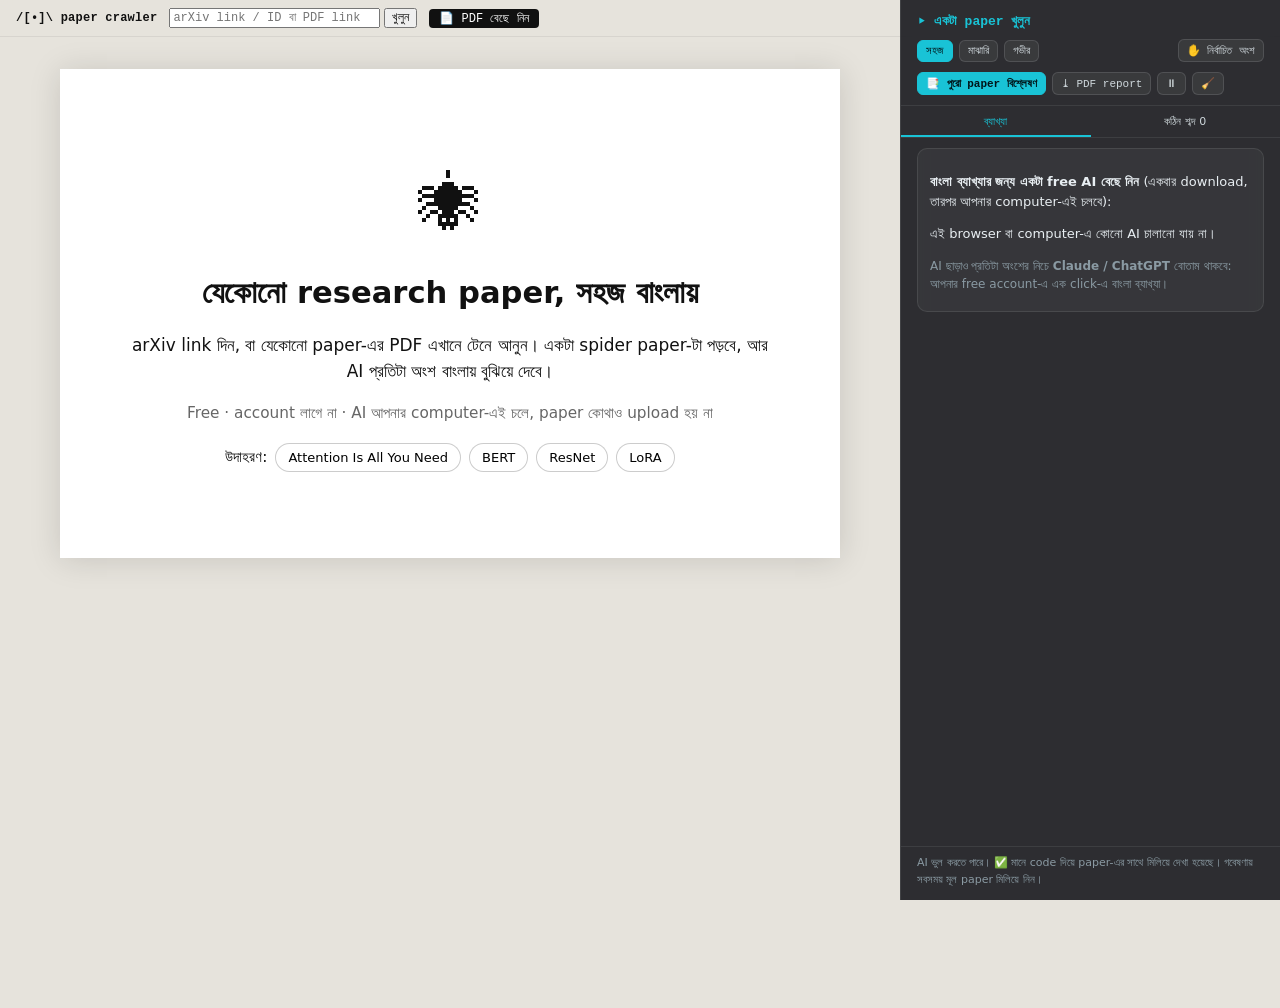
==== site/index.html @ 995cdcf4 "Paper Crawler: a spider that reads research papers and explains them in Bangla Website (site/), Chro" ====
<!doctype html>
<html lang="bn">
<head>
  <meta charset="utf-8">
  <meta name="viewport" content="width=device-width, initial-scale=1">
  <title>Paper Crawler</title>
  <meta name="description" content="যেকোনো research paper সহজ বাংলায় বুঝুন। একটা spider paper পড়ে, AI প্রতিটা অংশ বাংলায় বুঝিয়ে দেয়, আর paper-এর সাথে মিলিয়ে যাচাই করে। Free, account লাগে না।">
  <link rel="stylesheet" href="css/style.css">
  <link rel="stylesheet" href="css/site.css">
  <link rel="stylesheet" href="css/report.css">
</head>
<body>
  <div id="bar">
    <span class="brand">/[•]\ paper crawler</span>
    <form id="open-form">
      <input id="open-input" placeholder="arXiv link / ID বা PDF link" aria-label="Paper link" size="28">
      <button>খুলুন</button>
    </form>
    <label class="file-btn">📄 PDF বেছে নিন<input id="file" type="file" accept="application/pdf,.pdf" hidden></label>
    <span class="meta" id="meta"></span>
  </div>

  <main id="stage">
    <div id="paper">
      <div class="landing">
        <p class="big">🕷</p>
        <h1>যেকোনো research paper, সহজ বাংলায়</h1>
        <p>arXiv link দিন, বা যেকোনো paper-এর PDF এখানে টেনে আনুন। একটা spider paper-টা পড়বে, আর AI প্রতিটা অংশ বাংলায় বুঝিয়ে দেবে।</p>
        <p class="hint">Free · account লাগে না · AI আপনার computer-এই চলে, paper কোথাও upload হয় না</p>
        <div class="examples">
          <span>উদাহরণ:</span>
          <button data-paper="1706.03762">Attention Is All You Need</button>
          <button data-paper="1810.04805">BERT</button>
          <button data-paper="1512.03385">ResNet</button>
          <button data-paper="2106.09685">LoRA</button>
        </div>
      </div>
    </div>
  </main>

  <canvas id="crawler" aria-hidden="true"></canvas>

  <aside id="panel" aria-label="বাংলা ব্যাখ্যা">
    <header>
      <div class="now" id="now">▸ একটা paper খুলুন</div>
      <div class="row" id="levels" role="group" aria-label="ব্যাখ্যার স্তর">
        <button data-level="easy">সহজ</button><button data-level="mid">মাঝারি</button><button data-level="deep">গভীর</button>
        <span class="sep"></span>
        <button id="sel" title="Paper-এ কিছু select করে চাপুন (বা E)">✋ নির্বাচিত অংশ</button>
      </div>
      <div class="row">
        <button id="all" class="primary">📑 পুরো paper বিশ্লেষণ</button>
        <button id="export">⤓ PDF report</button>
        <button id="pause" title="Spider থামান">⏸</button>
        <button id="clear" title="দাগ মুছুন">🧹</button>
      </div>
      <div id="progress" class="now" hidden></div>
    </header>
    <div class="tabs"><button data-tab="explain" class="on">ব্যাখ্যা</button><button data-tab="terms">কঠিন শব্দ <span id="term-count">0</span></button></div>
    <div class="body" data-pane="explain"><div id="ai"></div><div id="history"></div></div>
    <div class="body" data-pane="terms" hidden><div id="glossary"><p class="muted">বিশ্লেষণ চললে এখানে কঠিন শব্দের তালিকা আসবে।</p></div></div>
    <footer>AI ভুল করতে পারে। ✅ মানে code দিয়ে paper-এর সাথে মিলিয়ে দেখা হয়েছে। গবেষণায় সবসময় মূল paper মিলিয়ে নিন।</footer>
  </aside>

  <div id="report-host" aria-hidden="true"></div>
  <script type="module" src="js/app.js"></script>
</body>
</html>
---- site/css/style.css ----
/* Paper Crawler - paper theme, AI panel, and the .m-* markup effects. */
:root {
  --bg: #e6e3dc;
  --paper: #ffffff;
  --ink: #111;
  --muted: #666;
  --teal: #19c3d6;
  --purple: #7b2cff;
  --orange: #ff7a3d;
  --magenta: #ff2bd6;
  --cyan: #25d7f0;
  --green: #11a84a;
  --red: #e0303a;
  --panel-w: 380px;
  --mono: ui-monospace, "SF Mono", Menlo, Consolas, monospace;
}
* { box-sizing: border-box; }
html, body { margin: 0; }
body {
  background: var(--bg);
  color: var(--ink);
  font-family: "Latin Modern Roman", "CMU Serif", "Computer Modern", Georgia, "Times New Roman", serif;
}

/* ---------- top bar ---------- */
#bar {
  position: sticky; top: 0; z-index: 20;
  display: flex; gap: 12px; align-items: center; flex-wrap: wrap;
  padding: 8px 16px; padding-right: calc(var(--panel-w) + 16px);
  background: rgba(230, 227, 220, .92); backdrop-filter: blur(6px);
  border-bottom: 1px solid #0001;
  font: 12px var(--mono);
}
#bar .brand { font-weight: 700; letter-spacing: .02em; }
#bar select { font: inherit; max-width: 320px; }
#bar form { display: flex; gap: 4px; }
#bar input, #bar button { font: inherit; }
#bar .meta { color: var(--muted); overflow: hidden; text-overflow: ellipsis; white-space: nowrap; flex: 1; min-width: 0; }
#bar kbd { background: #fff; border: 1px solid #0002; border-radius: 3px; padding: 0 4px; }

/* ---------- the paper ---------- */
#stage { padding: 32px 16px 50vh; padding-right: calc(var(--panel-w) + 16px); }
#paper {
  max-width: 780px; margin: 0 auto; padding: 56px 64px;
  background: var(--paper); box-shadow: 0 2px 30px #0002;
  font-size: 17px; line-height: 1.55;
}
#paper h1 { font-size: 1.8em; text-align: center; line-height: 1.2; }
#paper h2 { font-size: 1.35em; margin-top: 2em; }
#paper h3 { font-size: 1.12em; margin-top: 1.6em; }
#paper h5, #paper h6 { font-size: 1em; }
#paper .ltx_abstract { margin: 2em 2.5em; font-size: .95em; }
#paper .ltx_abstract h6 { text-align: center; font-size: 1.05em; }
#paper .ltx_authors { text-align: center; font-size: .9em; margin-bottom: 1em; }
#paper .ltx_creator { display: inline-block; margin: 0 .6em; }
#paper .ltx_note_outer { display: none; } /* LaTeXML footnote bodies */
#paper .ltx_note_mark { font-size: .7em; }
#paper img { max-width: 100%; height: auto; }
#paper figure { margin: 1.5em 0; text-align: center; }
#paper figcaption { font-size: .9em; text-align: left; }
#paper table { border-collapse: collapse; margin: 0 auto; font-size: .9em; }
#paper td, #paper th { padding: 2px 6px; }
#paper .ltx_border_t { border-top: 1px solid #000; }
#paper .ltx_border_b { border-bottom: 1px solid #000; }
#paper .ltx_border_tt { border-top: 2px solid #000; }
#paper .ltx_border_bb { border-bottom: 2px solid #000; }
#paper .ltx_border_r { border-right: 1px solid #000; }
#paper .ltx_border_l { border-left: 1px solid #000; }
#paper table.ltx_equation, #paper table.ltx_eqn_table { width: 100%; }
#paper .ltx_eqn_cell { text-align: center; }
#paper .ltx_tag_equation { text-align: right; }
#paper .ltx_bibitem { font-size: .85em; margin-bottom: .4em; list-style: none; }
#paper .ltx_figure_panel { display: inline-block; }
#paper a { color: #1a4fb0; text-decoration: none; }
#paper math { font-size: 1.05em; }
.ltx_align_center { text-align: center; }
.ltx_font_bold { font-weight: bold; }
.ltx_font_italic { font-style: italic; }
.ltx_font_typewriter { font-family: var(--mono); font-size: .9em; }
.ltx_font_smallcaps { font-variant: small-caps; }
#paper .loading { font: 14px var(--mono); color: var(--muted); text-align: center; }

/* ---------- spider canvas: never steals clicks ---------- */
#crawler { position: fixed; inset: 0; width: 100vw; height: 100vh; pointer-events: none; z-index: 10; }

/* ---------- title overlay (T) ---------- */
#title-overlay {
  position: fixed; left: 0; right: var(--panel-w); top: 9vh; z-index: 15;
  text-align: center; pointer-events: none; padding: 0 16px;
  font: 900 clamp(28px, 5.4vw, 72px)/1.08 "Arial Black", Impact, system-ui, sans-serif;
  color: #fff; -webkit-text-stroke: .09em #000; paint-order: stroke fill;
  text-shadow: 0 .06em 0 #000;
}
#title-overlay[hidden] { display: none; }

/* ---------- AI panel ---------- */
#panel {
  position: fixed; top: 0; right: 0; bottom: 0; width: var(--panel-w); z-index: 30;
  display: flex; flex-direction: column;
  background: rgba(14, 16, 22, .86); backdrop-filter: blur(14px) saturate(1.3);
  color: #e8eef2; border-left: 1px solid #ffffff1a;
  font: 13px/1.5 system-ui, -apple-system, "Segoe UI", sans-serif;
}
#panel header { padding: 14px 16px 10px; border-bottom: 1px solid #ffffff14; }
#panel .now { font: 600 13px var(--mono); color: var(--teal); white-space: nowrap; overflow: hidden; text-overflow: ellipsis; }
#panel .row { display: flex; gap: 6px; margin-top: 10px; flex-wrap: wrap; }
#panel button {
  font: 11px var(--mono); color: #cfd8dc; background: #ffffff0f; border: 1px solid #ffffff1f;
  border-radius: 6px; padding: 4px 8px; cursor: pointer;
}
#panel button:hover { background: #ffffff1f; }
#panel button.on { background: var(--teal); color: #001418; border-color: var(--teal); }
#panel .tabs { display: flex; border-bottom: 1px solid #ffffff14; }
#panel .tabs button { flex: 1; border: 0; border-radius: 0; background: none; padding: 9px; }
#panel .tabs button.on { color: var(--teal); background: none; box-shadow: inset 0 -2px var(--teal); }
#panel .body { flex: 1; overflow-y: auto; padding: 12px 16px 24px; }
#panel .notice { background: #ff7a3d22; border: 1px solid #ff7a3d66; color: #ffd2bd; padding: 10px; border-radius: 8px; margin-bottom: 12px; }
#panel .notice code { font-family: var(--mono); color: #fff; }
.card { background: #ffffff0a; border: 1px solid #ffffff14; border-radius: 10px; padding: 10px 12px; margin-bottom: 10px; }
.card.live { border-color: #19c3d688; box-shadow: 0 0 0 1px #19c3d633, 0 0 24px #19c3d622; }
.card h4 { margin: 0 0 6px; font: 600 11px var(--mono); color: #9fb3bd; text-transform: uppercase; letter-spacing: .04em; }
.card h4 .tag { color: var(--orange); margin-left: 4px; }
.card p { margin: 0; white-space: pre-wrap; }
.card .key { margin-top: 8px; font: 600 12px var(--mono); color: #1a0d00; background: var(--orange); padding: 2px 6px; display: inline-block; border-radius: 3px; cursor: pointer; }
.card .err { color: #ff8b8b; }
.caret::after { content: "▌"; color: var(--teal); animation: blink 1s steps(1) infinite; }
@keyframes blink { 50% { opacity: 0; } }
.note { font-size: 12px; padding: 6px 0; border-bottom: 1px solid #ffffff10; }
.note b { font-family: var(--mono); }
.note .t-metric { color: var(--orange); } .note .t-model { color: #c49bff; } .note .t-dataset { color: var(--cyan); }
.note small { display: block; color: #8a9aa3; }

/* Narrow screens: panel becomes a bottom drawer. */
@media (max-width: 900px) {
  :root { --panel-w: 0px; }
  #panel { top: auto; left: 0; width: auto; height: 42vh; border-left: 0; border-top: 1px solid #ffffff1a; }
  #stage { padding-bottom: 60vh; }
  #paper { padding: 28px 18px; font-size: 16px; }
  #title-overlay { right: 0; }
}

/* =====================================================================
   Markup effects. JS adds these to .w spans (or headings) on foot plants.
   Outlines/box-shadows/transforms don't reflow; font-size changes do,
   and the crawler re-steps feet whose word moved.
   ===================================================================== */
.w { border-radius: 2px; }
[class^="m-"], [class*=" m-"] { animation: mpop .28s cubic-bezier(.2, 1.6, .4, 1); }
@keyframes mpop { from { filter: brightness(1.8); } }

.m-box-teal    { outline: 1.5px solid var(--teal); outline-offset: 1px; }
.m-box-purple  { outline: 1.5px solid var(--purple); outline-offset: 1px; }
.m-box-orange  { outline: 1.5px solid var(--orange); outline-offset: 1px; }
.m-box-red     { outline: 2px solid var(--red); outline-offset: 2px; }
.m-box-green   { outline: 1.5px solid var(--green); outline-offset: 1px; }

.m-hl-orange   { background: var(--orange); color: #1a0d00; font-weight: 700; box-shadow: 0 0 0 .12em var(--orange); }
.m-big         { display: inline-block; font-size: 1.7em; line-height: 1.1; margin: .1em .15em; font-family: "Arial Black", system-ui, sans-serif; }
.m-hl-purple   {
  background: var(--purple); color: #fff !important; font-family: var(--mono) !important;
  box-shadow: 0 0 0 .2em var(--purple); border-radius: 1px;
}
h2.m-hl-purple, h3.m-hl-purple, h6.m-hl-purple { display: inline-block; padding: 0 .3em; }
.m-hl-purple .w, .m-hl-purple * { color: #fff !important; font-family: var(--mono) !important; }
.m-hl-magenta  { background: var(--magenta); color: #fff; box-shadow: 0 0 0 .1em var(--magenta); }
.m-wide        { padding-right: 1.4em; }
.m-hl-cyan     { background: var(--cyan); box-shadow: .25em 0 0 var(--cyan), -.25em 0 0 var(--cyan); border-radius: 0; }
.m-hl-green    { background: linear-gradient(transparent 38%, #b4f59c 38%, #b4f59c 92%, transparent 92%); }
.m-blowup      { font-size: 2.4em; line-height: 1; font-weight: 800; color: #ff5a1f; font-family: "Arial Black", system-ui, sans-serif; }
.m-blowup.m-red { color: var(--red); }
.m-rotate-green {
  display: inline-block; transform: rotate(-70deg); transform-origin: 0 80%;
  color: var(--green); font-weight: 700; font-family: system-ui, sans-serif; white-space: nowrap;
}
.m-color-text  { color: var(--mc, var(--purple)); font-weight: 600; }
/* The AI's KEY phrase: the biggest markup there is. */
.m-key         {
  font-size: 2.2em; line-height: 1.1; font-weight: 900; color: #ff5a1f; font-family: "Arial Black", system-ui, sans-serif;
  outline: 3px solid var(--red); outline-offset: 3px; background: #fff3ea;
}
---- site/css/site.css ----
/* Website additions on top of style.css (paper theme + markup effects). */
:root {
  --bn: "Noto Sans Bengali", "Hind Siliguri", "Kohinoor Bangla", "Bangla Sangam MN", system-ui, sans-serif;
  --ok: #4ade80; --warn: #fbbf24;
}
#bar form { display: flex; gap: 4px; }
#bar input, #bar button { font: inherit; }
#bar input { min-width: 0; }
.file-btn { cursor: pointer; background: #111; color: #fff; padding: 2px 10px; border-radius: 4px; }

/* landing */
.landing { text-align: center; padding: 30px 0; font-family: var(--bn); }
.landing .big { font-size: 64px; margin: 0; }
.landing h1 { font: 700 1.6em/1.3 var(--bn); }
.landing .hint { color: #666; font-size: .9em; }
.landing .examples { display: flex; gap: 8px; flex-wrap: wrap; justify-content: center; align-items: center; margin-top: 18px; font-size: .9em; }
.landing .examples button { font: 13px system-ui, sans-serif; padding: 6px 12px; border-radius: 16px; border: 1px solid #0003; background: #fff; cursor: pointer; }
.landing .examples button:hover { border-color: #19c3d6; }

/* panel */
#panel { font-family: var(--bn); }
#panel .row { align-items: center; }
#panel .sep { flex: 1; }
#panel button.primary { background: #19c3d6; color: #001418; border-color: #19c3d6; font-weight: 700; }
#panel button:disabled { opacity: .5; cursor: default; }
#panel .tabs button { font-family: var(--bn); }
#panel .body { padding-top: 10px; }
#panel footer { padding: 8px 16px 12px; font-size: 11px; color: #8a9aa3; border-top: 1px solid #ffffff14; }
.muted { color: #8a9aa3; font-size: 12px; margin: 4px 0 8px; }
.box { background: #ffffff0b; border: 1px solid #ffffff17; border-radius: 10px; padding: 10px 12px; margin-bottom: 10px; }
.box.warn { border-color: #fbbf2455; background: #fbbf2412; color: #fde68a; }
.box button { margin: 4px 0 2px; }
.progress { height: 6px; background: #ffffff15; border-radius: 3px; overflow: hidden; margin-top: 8px; }
.progress i { display: block; height: 100%; width: 0; background: #19c3d6; transition: width .3s; }
.card .bn { font-size: 15px; line-height: 1.75; margin: 0; white-space: pre-wrap; }
.card .en { margin-top: 8px; color: #b8c6cc; font: 13px/1.55 system-ui, sans-serif; }
.card .en summary { cursor: pointer; color: #8a9aa3; font-size: 12px; }
.card .en p { margin: 4px 0 0; }
.thinking::after { content: " ▌"; color: #19c3d6; animation: blink 1s steps(1) infinite; }
.checks { margin-top: 10px; display: grid; gap: 6px; font-size: 12.5px; }
.check { padding: 6px 8px; border-radius: 6px; background: #ffffff08; margin: 6px 0 0; }
.check.ok { border-left: 3px solid var(--ok); }
.check.warn { border-left: 3px solid var(--warn); }
.check q { display: block; margin-top: 4px; color: #cfd8dc; font: 12px/1.5 Georgia, serif; }
.check button { margin-top: 6px; }
.ask { margin-top: 10px; gap: 6px; }
.ask .btn { font: 11px system-ui, sans-serif; color: #e8eef2; background: #ffffff10; border: 1px solid #ffffff22; border-radius: 6px; padding: 4px 8px; text-decoration: none; }
.ask .btn:hover { background: #ffffff22; }
.term { padding: 8px 0; border-bottom: 1px solid #ffffff10; }
.term small { color: #8a9aa3; font-family: system-ui, sans-serif; }
.term p { margin: 4px 0 0; font-size: 13.5px; }
#panel button:focus-visible, #bar button:focus-visible, #bar input:focus-visible, .file-btn:focus-within { outline: 2px solid #19c3d6; outline-offset: 1px; }

/* the report is drawn here, off screen, while the PDF is made */
#report-host { position: absolute; left: -10000px; top: 0; width: 794px; background: #fff; }
@media (prefers-reduced-motion: reduce) { .thinking::after { animation: none; } }
---- site/css/report.css ----
/* The PDF report: A4, print-first, Bangla-friendly. Scoped to .report so the
   website can include it without restyling its own page. */
@page { size: A4; margin: 18mm 16mm; }
.report { --ink: #16181d; --muted: #5b6670; --teal: #0f8fa0; --ok: #15803d; --warn: #b45309; --line: #dde3e7;
  color: var(--ink); background: #fff; font: 11.5pt/1.7 "Noto Sans Bengali", "Hind Siliguri", "Kohinoor Bangla", "Bangla Sangam MN", system-ui, sans-serif;
  max-width: 760px; margin: 0 auto; padding: 24px 16px; box-sizing: border-box; }
.report * { box-sizing: border-box; }
.report .brand { font: 600 9pt ui-monospace, Menlo, monospace; color: var(--teal); letter-spacing: .02em; }
.report h1 { font: 700 19pt/1.3 Georgia, "Times New Roman", serif; margin: 6px 0 4px; text-wrap: balance; text-align: left; }
.report .authors { color: var(--muted); margin: 0 0 10px; font-size: 10pt; }
.report .meta { border-collapse: collapse; font-size: 10pt; margin: 0 0 10px; }
.report .meta th { text-align: left; color: var(--muted); font-weight: 600; padding: 2px 12px 2px 0; vertical-align: top; white-space: nowrap; }
.report .meta td { padding: 2px 0; word-break: break-all; }
.report a { color: var(--teal); }
.report .disclaimer { font-size: 9.5pt; color: var(--muted); border-left: 3px solid var(--warn); padding: 6px 10px; background: #fff8ef; }
.report section { break-inside: avoid-page; page-break-inside: avoid; border-top: 1px solid var(--line); padding-top: 8px; margin-top: 14px; }
.report h2 { font: 700 13pt/1.35 Georgia, serif; margin: 0 0 6px; color: #0b3d46; }
.report .bn { margin: 0 0 6px; font-size: 12pt; }
.report .en { margin: 0 0 6px; color: var(--muted); font: 10pt/1.55 Georgia, serif; }
.report .note { font-size: 9.5pt; color: var(--warn); margin: 0 0 4px; }
.report .ok, .report .warn { font-size: 9.5pt; padding: 4px 8px; margin-top: 4px; border-radius: 3px; }
.report .ok { border-left: 3px solid var(--ok); background: #f0fdf4; }
.report .warn { border-left: 3px solid var(--warn); background: #fffbeb; }
.report .ok q { font-family: Georgia, serif; }
.report .glossary table { width: 100%; border-collapse: collapse; font-size: 10pt; }
.report .glossary th, .report .glossary td { border: 1px solid var(--line); padding: 5px 7px; vertical-align: top; text-align: left; }
.report .glossary th { background: #f1f5f7; }
.report .glossary small { color: var(--muted); }
.report .glossary tr { break-inside: avoid; page-break-inside: avoid; }
.report footer { margin-top: 20px; font-size: 9pt; color: var(--muted); border-top: 1px solid var(--line); padding-top: 6px; }

/* the extension's own report page */
.screen-only { padding: 12px 16px; background: #f1f5f7; font: 14px system-ui, sans-serif; }
.screen-only button { font: inherit; padding: 6px 14px; background: #0f8fa0; color: #fff; border: 0; border-radius: 6px; cursor: pointer; }
@media print { .screen-only { display: none; } .report { padding: 0; max-width: none; } }
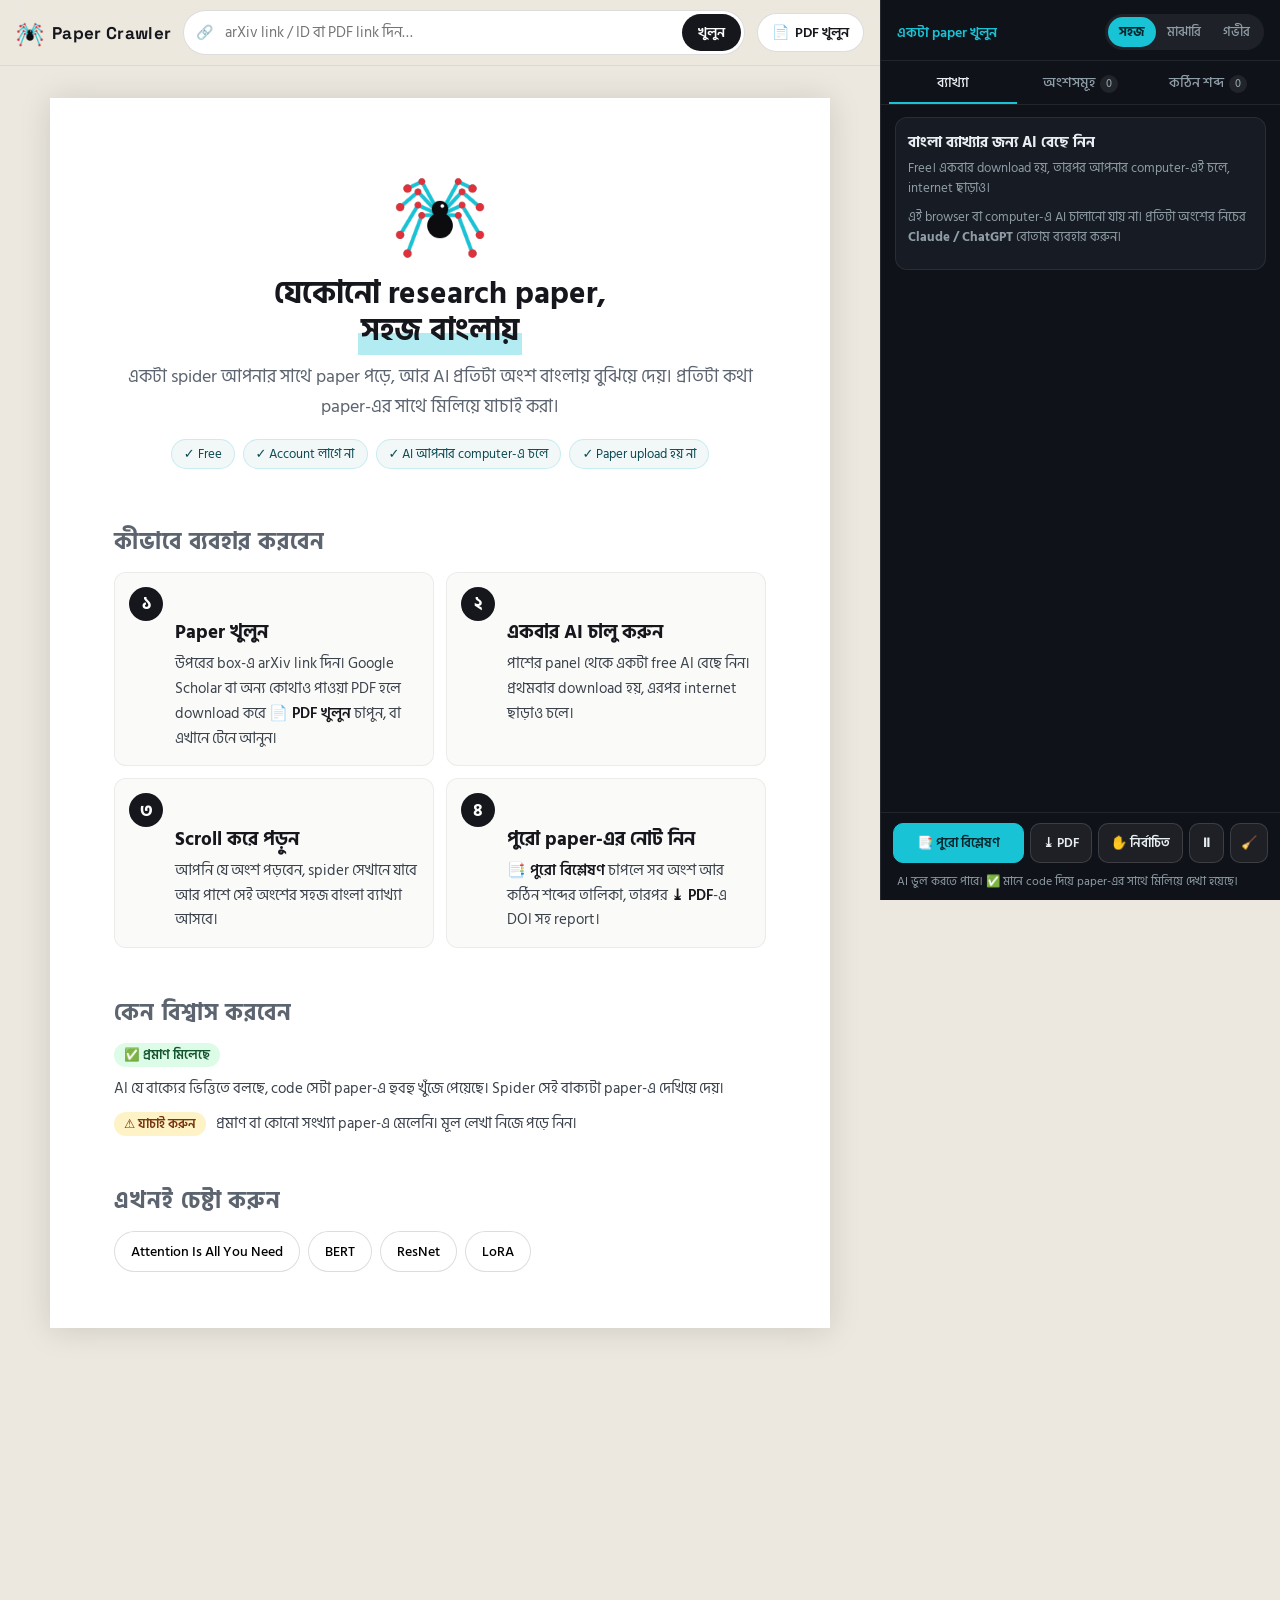
==== commit cd6c8879: "Website: new design (how-to steps, section map, AI choice cards, drop zone, phone bottom sheet)" ====
--- a/site/index.html
+++ b/site/index.html
@@ -5,63 +5,97 @@
   <meta name="viewport" content="width=device-width, initial-scale=1">
   <title>Paper Crawler</title>
   <meta name="description" content="যেকোনো research paper সহজ বাংলায় বুঝুন। একটা spider paper পড়ে, AI প্রতিটা অংশ বাংলায় বুঝিয়ে দেয়, আর paper-এর সাথে মিলিয়ে যাচাই করে। Free, account লাগে না।">
+  <meta property="og:title" content="Paper Crawler: research paper, সহজ বাংলায়">
+  <meta property="og:description" content="arXiv link দিন বা যেকোনো PDF খুলুন। Free, account লাগে না, AI আপনার computer-এই চলে।">
+  <meta property="og:image" content="icon.png">
+  <link rel="icon" href="icon.png">
+  <link rel="preconnect" href="https://fonts.googleapis.com">
+  <link rel="preconnect" href="https://fonts.gstatic.com" crossorigin>
+  <link rel="stylesheet" href="https://fonts.googleapis.com/css2?family=Hind+Siliguri:wght@400;500;600;700&family=Space+Grotesk:wght@500;700&display=swap">
   <link rel="stylesheet" href="css/style.css">
   <link rel="stylesheet" href="css/site.css">
   <link rel="stylesheet" href="css/report.css">
 </head>
 <body>
-  <div id="bar">
-    <span class="brand">/[•]\ paper crawler</span>
-    <form id="open-form">
-      <input id="open-input" placeholder="arXiv link / ID বা PDF link" aria-label="Paper link" size="28">
-      <button>খুলুন</button>
+  <header id="bar">
+    <a class="brand" href="./" aria-label="Paper Crawler home"><img src="icon.png" alt="" width="28" height="28"><span>Paper Crawler</span></a>
+    <form id="open-form" role="search">
+      <span class="search-icon" aria-hidden="true">🔗</span>
+      <input id="open-input" placeholder="arXiv link / ID বা PDF link দিন…" aria-label="Paper link" autocomplete="off">
+      <button class="go">খুলুন</button>
     </form>
-    <label class="file-btn">📄 PDF বেছে নিন<input id="file" type="file" accept="application/pdf,.pdf" hidden></label>
-    <span class="meta" id="meta"></span>
-  </div>
+    <label class="file-btn" title="Computer-এ থাকা যেকোনো paper-এর PDF">📄 <span>PDF খুলুন</span><input id="file" type="file" accept="application/pdf,.pdf" hidden></label>
+    <div class="meta" id="meta" role="status" aria-live="polite"></div>
+  </header>
 
   <main id="stage">
     <div id="paper">
-      <div class="landing">
-        <p class="big">🕷</p>
-        <h1>যেকোনো research paper, সহজ বাংলায়</h1>
-        <p>arXiv link দিন, বা যেকোনো paper-এর PDF এখানে টেনে আনুন। একটা spider paper-টা পড়বে, আর AI প্রতিটা অংশ বাংলায় বুঝিয়ে দেবে।</p>
-        <p class="hint">Free · account লাগে না · AI আপনার computer-এই চলে, paper কোথাও upload হয় না</p>
+      <section class="landing">
+        <div class="hero">
+          <img class="hero-spider" src="icon.png" alt="" width="96" height="96">
+          <h1>যেকোনো research paper,<br><mark>সহজ বাংলায়</mark></h1>
+          <p class="lead">একটা spider আপনার সাথে paper পড়ে, আর AI প্রতিটা অংশ বাংলায় বুঝিয়ে দেয়। প্রতিটা কথা paper-এর সাথে মিলিয়ে যাচাই করা।</p>
+          <div class="badges"><span>✓ Free</span><span>✓ Account লাগে না</span><span>✓ AI আপনার computer-এ চলে</span><span>✓ Paper upload হয় না</span></div>
+        </div>
+
+        <h2 class="landing-h">কীভাবে ব্যবহার করবেন</h2>
+        <ol class="steps">
+          <li><b>১</b><div><h3>Paper খুলুন</h3><p>উপরের box-এ arXiv link দিন। Google Scholar বা অন্য কোথাও পাওয়া PDF হলে download করে <em>📄 PDF খুলুন</em> চাপুন, বা এখানে টেনে আনুন।</p></div></li>
+          <li><b>২</b><div><h3>একবার AI চালু করুন</h3><p>পাশের panel থেকে একটা free AI বেছে নিন। প্রথমবার download হয়, এরপর internet ছাড়াও চলে।</p></div></li>
+          <li><b>৩</b><div><h3>Scroll করে পড়ুন</h3><p>আপনি যে অংশ পড়বেন, spider সেখানে যাবে আর পাশে সেই অংশের সহজ বাংলা ব্যাখ্যা আসবে।</p></div></li>
+          <li><b>৪</b><div><h3>পুরো paper-এর নোট নিন</h3><p><em>📑 পুরো বিশ্লেষণ</em> চাপলে সব অংশ আর কঠিন শব্দের তালিকা, তারপর <em>⤓ PDF</em>-এ DOI সহ report।</p></div></li>
+        </ol>
+
+        <h2 class="landing-h">কেন বিশ্বাস করবেন</h2>
+        <div class="trust">
+          <p><span class="chip ok">✅ প্রমাণ মিলেছে</span> AI যে বাক্যের ভিত্তিতে বলছে, code সেটা paper-এ হুবহু খুঁজে পেয়েছে। Spider সেই বাক্যটা paper-এ দেখিয়ে দেয়।</p>
+          <p><span class="chip warn">⚠️ যাচাই করুন</span> প্রমাণ বা কোনো সংখ্যা paper-এ মেলেনি। মূল লেখা নিজে পড়ে নিন।</p>
+        </div>
+
+        <h2 class="landing-h">এখনই চেষ্টা করুন</h2>
         <div class="examples">
-          <span>উদাহরণ:</span>
           <button data-paper="1706.03762">Attention Is All You Need</button>
           <button data-paper="1810.04805">BERT</button>
           <button data-paper="1512.03385">ResNet</button>
           <button data-paper="2106.09685">LoRA</button>
         </div>
-      </div>
+      </section>
     </div>
   </main>
 
   <canvas id="crawler" aria-hidden="true"></canvas>
 
   <aside id="panel" aria-label="বাংলা ব্যাখ্যা">
+    <button id="handle" class="handle" aria-label="Panel বড়/ছোট করুন"><i></i></button>
     <header>
-      <div class="now" id="now">▸ একটা paper খুলুন</div>
-      <div class="row" id="levels" role="group" aria-label="ব্যাখ্যার স্তর">
-        <button data-level="easy">সহজ</button><button data-level="mid">মাঝারি</button><button data-level="deep">গভীর</button>
-        <span class="sep"></span>
-        <button id="sel" title="Paper-এ কিছু select করে চাপুন (বা E)">✋ নির্বাচিত অংশ</button>
+      <div class="now-row">
+        <div class="now" id="now">একটা paper খুলুন</div>
+        <div class="seg" id="levels" role="group" aria-label="ব্যাখ্যার স্তর">
+          <button data-level="easy" title="একদম নতুনদের জন্য">সহজ</button><button data-level="mid" title="ML-এর basic জানলে">মাঝারি</button><button data-level="deep" title="Researcher-দের জন্য">গভীর</button>
+        </div>
       </div>
-      <div class="row">
-        <button id="all" class="primary">📑 পুরো paper বিশ্লেষণ</button>
-        <button id="export">⤓ PDF report</button>
-        <button id="pause" title="Spider থামান">⏸</button>
-        <button id="clear" title="দাগ মুছুন">🧹</button>
-      </div>
-      <div id="progress" class="now" hidden></div>
+      <div id="progress" class="progress-line" hidden></div>
     </header>
-    <div class="tabs"><button data-tab="explain" class="on">ব্যাখ্যা</button><button data-tab="terms">কঠিন শব্দ <span id="term-count">0</span></button></div>
-    <div class="body" data-pane="explain"><div id="ai"></div><div id="history"></div></div>
-    <div class="body" data-pane="terms" hidden><div id="glossary"><p class="muted">বিশ্লেষণ চললে এখানে কঠিন শব্দের তালিকা আসবে।</p></div></div>
-    <footer>AI ভুল করতে পারে। ✅ মানে code দিয়ে paper-এর সাথে মিলিয়ে দেখা হয়েছে। গবেষণায় সবসময় মূল paper মিলিয়ে নিন।</footer>
+    <nav class="tabs" role="tablist">
+      <button data-tab="explain" class="on" role="tab">ব্যাখ্যা</button>
+      <button data-tab="map" role="tab">অংশসমূহ <span class="count" id="map-count">0</span></button>
+      <button data-tab="terms" role="tab">কঠিন শব্দ <span class="count" id="term-count">0</span></button>
+    </nav>
+    <div class="body" data-pane="explain"><div id="ai"></div><div id="hint"></div><div id="history"></div></div>
+    <div class="body" data-pane="map" hidden><ol id="map"><li class="muted">Paper খুললে এখানে সব অংশের তালিকা আসবে। যেকোনোটায় চাপ দিলে spider সেখানে যাবে।</li></ol></div>
+    <div class="body" data-pane="terms" hidden><div id="glossary"><p class="muted">ব্যাখ্যা আসার সাথে সাথে এখানে কঠিন শব্দ আর তাদের বাংলা মানে জমা হবে।</p></div></div>
+    <div class="actions">
+      <button id="all" class="primary" title="প্রতিটা অংশের ব্যাখ্যা + কঠিন শব্দের তালিকা">📑 পুরো বিশ্লেষণ</button>
+      <button id="export" title="সব ব্যাখ্যা DOI সহ PDF হিসেবে নামান">⤓ PDF</button>
+      <button id="sel" title="Paper-এ কিছু select করে চাপুন (বা E)">✋ নির্বাচিত</button>
+      <button id="pause" class="icon" title="Spider থামান / চালান" aria-label="Spider থামান">⏸</button>
+      <button id="clear" class="icon" title="দাগ মুছুন" aria-label="দাগ মুছুন">🧹</button>
+    </div>
+    <footer>AI ভুল করতে পারে। ✅ মানে code দিয়ে paper-এর সাথে মিলিয়ে দেখা হয়েছে।</footer>
   </aside>
 
+  <div id="drop-overlay" hidden><div><p class="big">📄</p><p>PDF এখানে ছেড়ে দিন</p><p class="small">যেকোনো research paper। আপনার computer-এই পড়া হবে।</p></div></div>
+  <div id="toasts" aria-live="polite"></div>
   <div id="report-host" aria-hidden="true"></div>
   <script type="module" src="js/app.js"></script>
 </body>
--- a/site/css/site.css
+++ b/site/css/site.css
@@ -1,56 +1,201 @@
-/* Website additions on top of style.css (paper theme + markup effects). */
+/* Website look, on top of style.css (paper theme + .m-* markup effects).
+   Layout: a white "paper" on a warm desk (left), a dark reading-companion panel (right).
+   On phones the panel becomes a bottom sheet you can pull up. */
 :root {
-  --bn: "Noto Sans Bengali", "Hind Siliguri", "Kohinoor Bangla", "Bangla Sangam MN", system-ui, sans-serif;
-  --ok: #4ade80; --warn: #fbbf24;
-}
-#bar form { display: flex; gap: 4px; }
-#bar input, #bar button { font: inherit; }
-#bar input { min-width: 0; }
-.file-btn { cursor: pointer; background: #111; color: #fff; padding: 2px 10px; border-radius: 4px; }
-
-/* landing */
-.landing { text-align: center; padding: 30px 0; font-family: var(--bn); }
-.landing .big { font-size: 64px; margin: 0; }
-.landing h1 { font: 700 1.6em/1.3 var(--bn); }
-.landing .hint { color: #666; font-size: .9em; }
-.landing .examples { display: flex; gap: 8px; flex-wrap: wrap; justify-content: center; align-items: center; margin-top: 18px; font-size: .9em; }
-.landing .examples button { font: 13px system-ui, sans-serif; padding: 6px 12px; border-radius: 16px; border: 1px solid #0003; background: #fff; cursor: pointer; }
-.landing .examples button:hover { border-color: #19c3d6; }
-
-/* panel */
-#panel { font-family: var(--bn); }
-#panel .row { align-items: center; }
-#panel .sep { flex: 1; }
-#panel button.primary { background: #19c3d6; color: #001418; border-color: #19c3d6; font-weight: 700; }
-#panel button:disabled { opacity: .5; cursor: default; }
-#panel .tabs button { font-family: var(--bn); }
-#panel .body { padding-top: 10px; }
-#panel footer { padding: 8px 16px 12px; font-size: 11px; color: #8a9aa3; border-top: 1px solid #ffffff14; }
-.muted { color: #8a9aa3; font-size: 12px; margin: 4px 0 8px; }
-.box { background: #ffffff0b; border: 1px solid #ffffff17; border-radius: 10px; padding: 10px 12px; margin-bottom: 10px; }
-.box.warn { border-color: #fbbf2455; background: #fbbf2412; color: #fde68a; }
-.box button { margin: 4px 0 2px; }
+  --desk: #ece8df;
+  --paper: #ffffff;
+  --ink: #15171c;
+  --muted-ink: #5c6470;
+  --teal: #19c3d6;
+  --teal-ink: #00262b;
+  --orange: #ff7a3d;
+  --panel: #0f1218;
+  --panel-2: #171b23;
+  --panel-line: #ffffff14;
+  --panel-ink: #e9eef2;
+  --panel-muted: #8f9da6;
+  --ok: #4ade80;
+  --warn: #fbbf24;
+  --bn: "Hind Siliguri", "Noto Sans Bengali", "Kohinoor Bangla", "Bangla Sangam MN", system-ui, sans-serif;
+  --display: "Space Grotesk", "Hind Siliguri", system-ui, sans-serif;
+  --panel-w: 400px;
+}
+body { background: var(--desk); }
+[hidden] { display: none !important; }
+
+/* ------------------------------------------------------------ top bar */
+#bar {
+  display: grid; grid-template-columns: auto minmax(0, 1fr) auto; gap: 8px 12px; align-items: center;
+  padding: 10px 16px; padding-right: calc(var(--panel-w) + 16px);
+  background: color-mix(in srgb, var(--desk) 88%, transparent); backdrop-filter: blur(10px);
+  font: 14px var(--bn);
+}
+#bar .brand { display: flex; align-items: center; gap: 8px; text-decoration: none; color: var(--ink); font: 700 17px var(--display); }
+#bar form { display: flex; align-items: center; background: #fff; border: 1.5px solid #0002; border-radius: 999px; padding: 3px 3px 3px 12px; min-width: 0; transition: border-color .15s, box-shadow .15s; }
+#bar form:focus-within { border-color: var(--teal); box-shadow: 0 0 0 4px #19c3d633; }
+#bar .search-icon { font-size: 14px; opacity: .6; }
+#bar input { flex: 1; min-width: 0; border: 0; outline: 0; background: none; font: 15px var(--bn); padding: 6px 8px; color: var(--ink); }
+#bar .go { font: 600 14px var(--bn); background: var(--ink); color: #fff; border: 0; border-radius: 999px; padding: 7px 16px; cursor: pointer; }
+#bar .go:hover { background: #000; }
+.file-btn { display: inline-flex; align-items: center; gap: 6px; cursor: pointer; background: #fff; border: 1.5px solid #0002; color: var(--ink); padding: 7px 14px; border-radius: 999px; font: 600 14px var(--bn); white-space: nowrap; }
+.file-btn:hover { border-color: var(--teal); }
+.file-btn:focus-within { outline: 2px solid var(--teal); outline-offset: 2px; }
+#bar .meta { grid-column: 1 / -1; font: 13px var(--bn); color: var(--muted-ink); white-space: nowrap; overflow: hidden; text-overflow: ellipsis; min-height: 0; }
+#bar .meta:empty { display: none; }
+
+/* ------------------------------------------------------------ landing */
+.landing { font-family: var(--bn); color: var(--ink); }
+.hero { text-align: center; padding: 10px 0 8px; }
+.hero-spider { animation: dangle 3.2s ease-in-out infinite; transform-origin: 50% -200px; }
+@keyframes dangle { 50% { transform: rotate(3deg) translateY(6px); } }
+.hero h1 { font: 700 clamp(30px, 4.6vw, 44px)/1.25 var(--bn); margin: 8px 0 12px; text-wrap: balance; }
+.hero mark { background: linear-gradient(transparent 55%, #19c3d655 55%); color: inherit; padding: 0 .1em; }
+.hero .lead { font-size: 18px; line-height: 1.7; color: var(--muted-ink); max-width: 36em; margin: 0 auto; }
+.badges { display: flex; flex-wrap: wrap; gap: 8px; justify-content: center; margin-top: 16px; }
+.badges span { font-size: 13px; background: #f2f7f8; border: 1px solid #19c3d633; color: #0b4a52; border-radius: 999px; padding: 4px 12px; }
+.landing-h { font: 700 15px var(--display); letter-spacing: .04em; text-transform: uppercase; color: var(--muted-ink); margin: 34px 0 12px; }
+.steps { list-style: none; padding: 0; margin: 0; display: grid; grid-template-columns: repeat(auto-fit, minmax(min(100%, 260px), 1fr)); gap: 12px; }
+.steps li { display: flex; gap: 12px; align-items: flex-start; background: #fafaf8; border: 1px solid #0000000f; border-radius: 12px; padding: 14px; }
+.steps li > b { flex: none; display: grid; place-items: center; width: 34px; height: 34px; border-radius: 50%; background: var(--ink); color: #fff; font: 700 18px var(--bn); }
+.steps h3 { margin: 2px 0 4px; font: 700 17px var(--bn); }
+.steps p { margin: 0; font-size: 15px; line-height: 1.65; color: #3b424c; }
+.steps em { font-style: normal; font-weight: 600; color: var(--ink); white-space: nowrap; }
+.trust p { display: flex; gap: 10px; align-items: baseline; flex-wrap: wrap; font-size: 15px; line-height: 1.65; margin: 0 0 10px; color: #3b424c; }
+.chip { display: inline-flex; align-items: center; gap: 4px; font: 600 12.5px var(--bn); border-radius: 999px; padding: 2px 10px; white-space: nowrap; }
+.chip.ok { background: #dcfce7; color: #14532d; }
+.chip.warn { background: #fef3c7; color: #78350f; }
+.examples { display: flex; gap: 8px; flex-wrap: wrap; }
+.examples button { font: 500 14px var(--bn); padding: 8px 16px; border-radius: 999px; border: 1.5px solid #0002; background: #fff; cursor: pointer; transition: transform .12s, border-color .12s; }
+.examples button:hover { border-color: var(--teal); transform: translateY(-1px); }
+.paper-loading { display: grid; gap: 14px; padding: 20px 0; }
+.paper-loading i { display: block; height: 14px; border-radius: 7px; background: linear-gradient(90deg, #eee 25%, #f6f6f6 50%, #eee 75%); background-size: 200% 100%; animation: shimmer 1.2s infinite; }
+.paper-loading i:first-child { height: 30px; width: 70%; margin: 0 auto 10px; }
+.paper-loading i:nth-child(3n) { width: 85%; }
+@keyframes shimmer { to { background-position: -200% 0; } }
+
+/* ------------------------------------------------------------ panel */
+#panel { width: var(--panel-w); background: var(--panel); font-family: var(--bn); color: var(--panel-ink); }
+#panel header { padding: 14px 16px 10px; }
+.now-row { display: flex; align-items: center; gap: 10px; justify-content: space-between; }
+#panel .now { font: 600 14px var(--bn); color: var(--teal); min-width: 0; white-space: nowrap; overflow: hidden; text-overflow: ellipsis; }
+.seg { display: inline-flex; background: #ffffff10; border-radius: 999px; padding: 3px; flex: none; }
+#panel .seg button { font: 500 13px var(--bn); border: 0; background: none; color: var(--panel-muted); padding: 4px 11px; border-radius: 999px; cursor: pointer; }
+#panel .seg button.on { background: var(--teal); color: var(--teal-ink); font-weight: 700; }
+.progress-line { margin-top: 8px; font-size: 13px; color: var(--panel-muted); }
+.progress-line .bar { height: 4px; background: #ffffff14; border-radius: 2px; overflow: hidden; margin-top: 6px; }
+.progress-line .bar i { display: block; height: 100%; background: var(--teal); transition: width .4s; }
+#panel .tabs { display: flex; border-bottom: 1px solid var(--panel-line); padding: 0 8px; }
+#panel .tabs button { flex: 1; font: 500 14px var(--bn); background: none; border: 0; color: var(--panel-muted); padding: 10px 4px; cursor: pointer; border-radius: 0; }
+#panel .tabs button.on { color: var(--panel-ink); box-shadow: inset 0 -2px var(--teal); }
+#panel .count { font-size: 11px; background: #ffffff14; border-radius: 999px; padding: 0 6px; margin-left: 2px; }
+#panel .body { padding: 12px 14px 16px; }
+#panel button:focus-visible, .examples button:focus-visible, #bar .go:focus-visible { outline: 2px solid var(--teal); outline-offset: 2px; }
+.muted { color: var(--panel-muted); font-size: 13px; margin: 4px 0 8px; line-height: 1.6; }
+
+/* AI choice */
+.ai-pick h3 { margin: 0 0 4px; font: 700 15px var(--bn); }
+.ai-pick > p { margin: 0 0 10px; font-size: 13px; color: var(--panel-muted); }
+.ai-opt { display: grid; grid-template-columns: 34px 1fr; gap: 2px 10px; width: 100%; text-align: left; background: var(--panel-2); border: 1px solid var(--panel-line); border-radius: 12px; padding: 10px 12px; margin-bottom: 8px; color: var(--panel-ink); cursor: pointer; font-family: var(--bn); transition: border-color .15s, transform .12s; }
+.ai-opt:hover:not(:disabled) { border-color: var(--teal); transform: translateY(-1px); }
+.ai-opt:disabled { opacity: .5; cursor: default; }
+.ai-opt .ic { grid-row: span 2; font-size: 22px; display: grid; place-items: center; }
+.ai-opt b { font-size: 14.5px; }
+.ai-opt b .rec { font: 600 11px var(--bn); background: var(--teal); color: var(--teal-ink); border-radius: 999px; padding: 1px 8px; margin-left: 6px; vertical-align: 1px; }
+.ai-opt span { font-size: 12.5px; color: var(--panel-muted); }
+.ai-ready { display: flex; align-items: center; gap: 8px; font-size: 13px; color: var(--panel-muted); margin-bottom: 10px; }
+.ai-ready::before { content: ""; width: 8px; height: 8px; border-radius: 50%; background: var(--ok); box-shadow: 0 0 0 4px #4ade8033; }
 .progress { height: 6px; background: #ffffff15; border-radius: 3px; overflow: hidden; margin-top: 8px; }
-.progress i { display: block; height: 100%; width: 0; background: #19c3d6; transition: width .3s; }
-.card .bn { font-size: 15px; line-height: 1.75; margin: 0; white-space: pre-wrap; }
-.card .en { margin-top: 8px; color: #b8c6cc; font: 13px/1.55 system-ui, sans-serif; }
-.card .en summary { cursor: pointer; color: #8a9aa3; font-size: 12px; }
+.progress i { display: block; height: 100%; width: 0; background: var(--teal); transition: width .3s; }
+.box { background: var(--panel-2); border: 1px solid var(--panel-line); border-radius: 12px; padding: 12px; margin-bottom: 10px; }
+
+/* hint */
+.hint { display: flex; gap: 10px; align-items: center; background: #19c3d614; border: 1px dashed #19c3d666; border-radius: 12px; padding: 10px 12px; margin-bottom: 10px; font-size: 13.5px; }
+.hint .arrow { font-size: 20px; animation: nudge 1.4s ease-in-out infinite; }
+@keyframes nudge { 50% { transform: translateY(5px); } }
+
+/* explanation cards */
+#panel .card { background: var(--panel-2); border: 1px solid var(--panel-line); border-radius: 12px; padding: 12px 14px; margin-bottom: 12px; animation: rise .35s ease-out; }
+@keyframes rise { from { opacity: 0; transform: translateY(8px); } }
+#panel .card.live { border-color: #19c3d688; box-shadow: 0 0 24px #19c3d622; }
+#panel .card h4 { display: flex; align-items: center; gap: 8px; margin: 0 0 8px; font: 600 12px var(--bn); color: var(--panel-muted); text-transform: none; letter-spacing: 0; }
+#panel .card h4 .sec { color: var(--panel-ink); font-size: 13px; }
+#panel .card h4 .tag { margin-left: auto; color: var(--orange); font-weight: 500; }
+.card .bn { font-size: 16px; line-height: 1.8; margin: 0; white-space: pre-wrap; }
+.card .en { margin-top: 8px; color: #b8c6cc; font: 13px/1.6 system-ui, sans-serif; }
+.card .en summary { cursor: pointer; color: var(--panel-muted); font: 12.5px var(--bn); }
 .card .en p { margin: 4px 0 0; }
-.thinking::after { content: " ▌"; color: #19c3d6; animation: blink 1s steps(1) infinite; }
-.checks { margin-top: 10px; display: grid; gap: 6px; font-size: 12.5px; }
-.check { padding: 6px 8px; border-radius: 6px; background: #ffffff08; margin: 6px 0 0; }
-.check.ok { border-left: 3px solid var(--ok); }
-.check.warn { border-left: 3px solid var(--warn); }
-.check q { display: block; margin-top: 4px; color: #cfd8dc; font: 12px/1.5 Georgia, serif; }
-.check button { margin-top: 6px; }
-.ask { margin-top: 10px; gap: 6px; }
-.ask .btn { font: 11px system-ui, sans-serif; color: #e8eef2; background: #ffffff10; border: 1px solid #ffffff22; border-radius: 6px; padding: 4px 8px; text-decoration: none; }
-.ask .btn:hover { background: #ffffff22; }
-.term { padding: 8px 0; border-bottom: 1px solid #ffffff10; }
-.term small { color: #8a9aa3; font-family: system-ui, sans-serif; }
-.term p { margin: 4px 0 0; font-size: 13.5px; }
-#panel button:focus-visible, #bar button:focus-visible, #bar input:focus-visible, .file-btn:focus-within { outline: 2px solid #19c3d6; outline-offset: 1px; }
-
-/* the report is drawn here, off screen, while the PDF is made */
+.thinking { color: var(--panel-muted); }
+.thinking::after { content: ""; display: inline-block; width: 1.2em; text-align: left; animation: dots 1.2s steps(4) infinite; }
+@keyframes dots { 0% { content: ""; } 25% { content: "."; } 50% { content: ".."; } 75% { content: "..."; } }
+.skeleton { display: grid; gap: 8px; margin-top: 4px; }
+.skeleton i { height: 10px; border-radius: 5px; background: linear-gradient(90deg, #ffffff10 25%, #ffffff22 50%, #ffffff10 75%); background-size: 200% 100%; animation: shimmer 1.2s infinite; }
+.skeleton i:last-child { width: 60%; }
+.checks { margin-top: 10px; display: flex; flex-wrap: wrap; gap: 6px; }
+.checks .chip { cursor: default; }
+.checks .chip.ok { background: #4ade801f; color: #bbf7d0; }
+.checks .chip.warn { background: #fbbf241f; color: #fde68a; }
+.evidence { margin-top: 8px; border-left: 3px solid var(--ok); padding: 6px 10px; background: #ffffff06; border-radius: 0 8px 8px 0; font: 13px/1.55 Georgia, serif; color: #cfd8dc; }
+.evidence button { display: block; margin-top: 6px; font: 600 12.5px var(--bn); background: none; border: 0; color: var(--teal); padding: 0; cursor: pointer; }
+.card-actions { display: flex; flex-wrap: wrap; gap: 6px; margin-top: 10px; padding-top: 10px; border-top: 1px solid var(--panel-line); align-items: center; }
+.card-actions .lbl { font-size: 12px; color: var(--panel-muted); margin-right: 2px; }
+.card-actions a, .card-actions button { font: 500 12.5px var(--bn); color: var(--panel-ink); background: #ffffff0d; border: 1px solid #ffffff1f; border-radius: 999px; padding: 3px 11px; text-decoration: none; cursor: pointer; }
+.card-actions a:hover, .card-actions button:hover { border-color: var(--teal); }
+
+/* section map */
+#map { list-style: none; padding: 0; margin: 0; }
+#map li button { display: flex; gap: 10px; align-items: center; width: 100%; text-align: left; background: none; border: 0; border-radius: 8px; padding: 8px 6px; color: var(--panel-ink); font: 14px var(--bn); cursor: pointer; }
+#map li button:hover { background: #ffffff0a; }
+#map li.sub button { padding-left: 22px; font-size: 13.5px; color: #c9d3d8; }
+#map li.current button { background: #19c3d61a; }
+#map .st { flex: none; width: 20px; height: 20px; border-radius: 50%; display: grid; place-items: center; font-size: 11px; border: 1.5px solid #ffffff30; color: transparent; }
+#map .st.busy { border-color: var(--teal); border-top-color: transparent; animation: spin .8s linear infinite; }
+#map .st.done { background: var(--ok); border-color: var(--ok); color: #052e16; }
+#map .st.warn { background: var(--warn); border-color: var(--warn); color: #451a03; }
+@keyframes spin { to { transform: rotate(360deg); } }
+
+/* glossary */
+.term { padding: 10px 0; border-bottom: 1px solid var(--panel-line); }
+.term b { font: 600 15px system-ui, sans-serif; color: #fff; }
+.term small { color: var(--panel-muted); margin-left: 6px; }
+.term p { margin: 4px 0 0; font-size: 14.5px; line-height: 1.7; }
+
+/* action bar */
+.actions { display: flex; gap: 6px; padding: 10px 12px; border-top: 1px solid var(--panel-line); background: var(--panel); flex-wrap: wrap; }
+#panel .actions button { font: 600 13px var(--bn); color: var(--panel-ink); background: #ffffff10; border: 1px solid #ffffff22; border-radius: 10px; padding: 8px 12px; cursor: pointer; }
+#panel .actions button:hover:not(:disabled) { background: #ffffff1c; }
+#panel .actions button.primary { background: var(--teal); color: var(--teal-ink); border-color: var(--teal); flex: 1; }
+#panel .actions button.icon { padding: 8px 10px; }
+#panel .actions button:disabled { opacity: .55; cursor: default; }
+#panel footer { padding: 0 16px 10px; font-size: 11.5px; color: var(--panel-muted); background: var(--panel); }
+.handle { display: none; }
+
+/* drop overlay + toasts */
+#drop-overlay { position: fixed; inset: 0; z-index: 60; display: grid; place-items: center; background: #0f1218cc; backdrop-filter: blur(4px); font-family: var(--bn); color: #fff; text-align: center; }
+#drop-overlay > div { border: 3px dashed var(--teal); border-radius: 24px; padding: 48px 56px; }
+#drop-overlay .big { font-size: 56px; margin: 0; }
+#drop-overlay p { margin: 6px 0; font: 700 22px var(--bn); }
+#drop-overlay .small { font: 400 14px var(--bn); opacity: .8; }
+#toasts { position: fixed; left: 16px; bottom: 16px; z-index: 70; display: grid; gap: 8px; max-width: min(420px, calc(100vw - 32px)); }
+.toast { font: 14px/1.5 var(--bn); background: var(--ink); color: #fff; border-radius: 12px; padding: 10px 14px; box-shadow: 0 8px 30px #0004; animation: rise .25s ease-out; }
+.toast.warn { background: #78350f; }
+
 #report-host { position: absolute; left: -10000px; top: 0; width: 794px; background: #fff; }
-@media (prefers-reduced-motion: reduce) { .thinking::after { animation: none; } }
+
+/* ------------------------------------------------------------ phones: bottom sheet */
+@media (max-width: 900px) {
+  :root { --panel-w: 0px; }
+  #bar { grid-template-columns: auto 1fr; padding-right: 16px; }
+  #bar form { grid-column: 1 / -1; grid-row: 2; }
+  #bar .file-btn { justify-self: end; }
+  #bar .brand span { font-size: 15px; }
+  #panel { width: auto; height: 44vh; border-radius: 18px 18px 0 0; transition: height .25s ease; box-shadow: 0 -10px 40px #0005; }
+  #panel.expanded { height: 82vh; }
+  .handle { display: block; width: 100%; background: none; border: 0; padding: 8px 0 0; cursor: pointer; }
+  .handle i { display: block; width: 44px; height: 5px; border-radius: 3px; background: #ffffff40; margin: 0 auto; }
+  #panel header { padding-top: 6px; }
+  #toasts { bottom: calc(44vh + 12px); }
+  .landing .hero .lead { font-size: 16px; }
+}
+@media (prefers-reduced-motion: reduce) {
+  .hero-spider, .hint .arrow, #map .st.busy, .thinking::after, .paper-loading i, .skeleton i { animation: none; }
+}
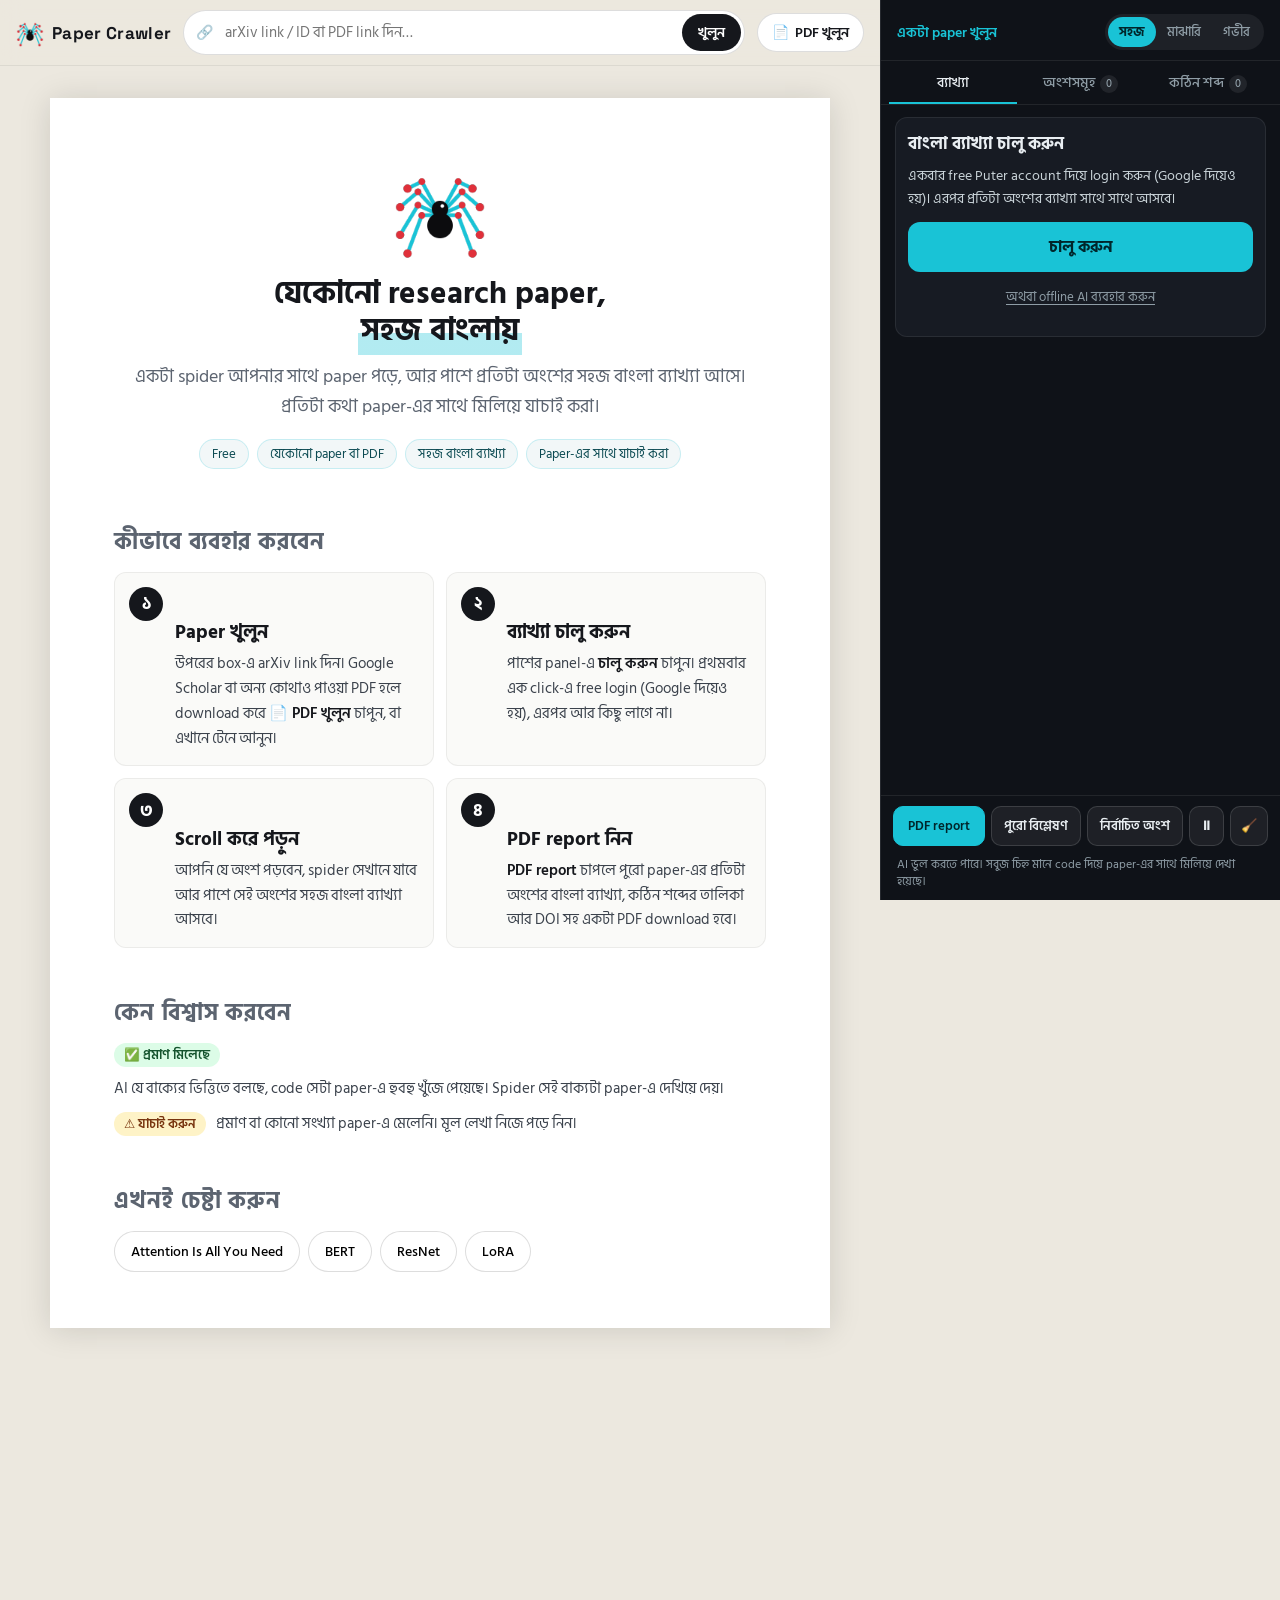
==== commit fdabd686: "Built-in Bangla explanations via Puter (one click), offline AI in settings, one-click PDF report, cl" ====
--- a/site/index.html
+++ b/site/index.html
@@ -34,16 +34,16 @@
         <div class="hero">
           <img class="hero-spider" src="icon.png" alt="" width="96" height="96">
           <h1>যেকোনো research paper,<br><mark>সহজ বাংলায়</mark></h1>
-          <p class="lead">একটা spider আপনার সাথে paper পড়ে, আর AI প্রতিটা অংশ বাংলায় বুঝিয়ে দেয়। প্রতিটা কথা paper-এর সাথে মিলিয়ে যাচাই করা।</p>
-          <div class="badges"><span>✓ Free</span><span>✓ Account লাগে না</span><span>✓ AI আপনার computer-এ চলে</span><span>✓ Paper upload হয় না</span></div>
+          <p class="lead">একটা spider আপনার সাথে paper পড়ে, আর পাশে প্রতিটা অংশের সহজ বাংলা ব্যাখ্যা আসে। প্রতিটা কথা paper-এর সাথে মিলিয়ে যাচাই করা।</p>
+          <div class="badges"><span>Free</span><span>যেকোনো paper বা PDF</span><span>সহজ বাংলা ব্যাখ্যা</span><span>Paper-এর সাথে যাচাই করা</span></div>
         </div>
 
         <h2 class="landing-h">কীভাবে ব্যবহার করবেন</h2>
         <ol class="steps">
           <li><b>১</b><div><h3>Paper খুলুন</h3><p>উপরের box-এ arXiv link দিন। Google Scholar বা অন্য কোথাও পাওয়া PDF হলে download করে <em>📄 PDF খুলুন</em> চাপুন, বা এখানে টেনে আনুন।</p></div></li>
-          <li><b>২</b><div><h3>একবার AI চালু করুন</h3><p>পাশের panel থেকে একটা free AI বেছে নিন। প্রথমবার download হয়, এরপর internet ছাড়াও চলে।</p></div></li>
+          <li><b>২</b><div><h3>ব্যাখ্যা চালু করুন</h3><p>পাশের panel-এ <em>চালু করুন</em> চাপুন। প্রথমবার এক click-এ free login (Google দিয়েও হয়), এরপর আর কিছু লাগে না।</p></div></li>
           <li><b>৩</b><div><h3>Scroll করে পড়ুন</h3><p>আপনি যে অংশ পড়বেন, spider সেখানে যাবে আর পাশে সেই অংশের সহজ বাংলা ব্যাখ্যা আসবে।</p></div></li>
-          <li><b>৪</b><div><h3>পুরো paper-এর নোট নিন</h3><p><em>📑 পুরো বিশ্লেষণ</em> চাপলে সব অংশ আর কঠিন শব্দের তালিকা, তারপর <em>⤓ PDF</em>-এ DOI সহ report।</p></div></li>
+          <li><b>৪</b><div><h3>PDF report নিন</h3><p><em>PDF report</em> চাপলে পুরো paper-এর প্রতিটা অংশের বাংলা ব্যাখ্যা, কঠিন শব্দের তালিকা আর DOI সহ একটা PDF download হবে।</p></div></li>
         </ol>
 
         <h2 class="landing-h">কেন বিশ্বাস করবেন</h2>
@@ -85,13 +85,13 @@
     <div class="body" data-pane="map" hidden><ol id="map"><li class="muted">Paper খুললে এখানে সব অংশের তালিকা আসবে। যেকোনোটায় চাপ দিলে spider সেখানে যাবে।</li></ol></div>
     <div class="body" data-pane="terms" hidden><div id="glossary"><p class="muted">ব্যাখ্যা আসার সাথে সাথে এখানে কঠিন শব্দ আর তাদের বাংলা মানে জমা হবে।</p></div></div>
     <div class="actions">
-      <button id="all" class="primary" title="প্রতিটা অংশের ব্যাখ্যা + কঠিন শব্দের তালিকা">📑 পুরো বিশ্লেষণ</button>
-      <button id="export" title="সব ব্যাখ্যা DOI সহ PDF হিসেবে নামান">⤓ PDF</button>
-      <button id="sel" title="Paper-এ কিছু select করে চাপুন (বা E)">✋ নির্বাচিত</button>
+      <button id="export" class="primary" title="পুরো paper বিশ্লেষণ করে DOI সহ PDF download করুন">PDF report</button>
+      <button id="all" title="প্রতিটা অংশের ব্যাখ্যা + কঠিন শব্দের তালিকা">পুরো বিশ্লেষণ</button>
+      <button id="sel" title="Paper-এ কিছু select করে চাপুন (বা E)">নির্বাচিত অংশ</button>
       <button id="pause" class="icon" title="Spider থামান / চালান" aria-label="Spider থামান">⏸</button>
       <button id="clear" class="icon" title="দাগ মুছুন" aria-label="দাগ মুছুন">🧹</button>
     </div>
-    <footer>AI ভুল করতে পারে। ✅ মানে code দিয়ে paper-এর সাথে মিলিয়ে দেখা হয়েছে।</footer>
+    <footer>AI ভুল করতে পারে। সবুজ চিহ্ন মানে code দিয়ে paper-এর সাথে মিলিয়ে দেখা হয়েছে।</footer>
   </aside>
 
   <div id="drop-overlay" hidden><div><p class="big">📄</p><p>PDF এখানে ছেড়ে দিন</p><p class="small">যেকোনো research paper। আপনার computer-এই পড়া হবে।</p></div></div>
--- a/site/css/site.css
+++ b/site/css/site.css
@@ -95,13 +95,13 @@
 /* AI choice */
 .ai-pick h3 { margin: 0 0 4px; font: 700 15px var(--bn); }
 .ai-pick > p { margin: 0 0 10px; font-size: 13px; color: var(--panel-muted); }
-.ai-opt { display: grid; grid-template-columns: 34px 1fr; gap: 2px 10px; width: 100%; text-align: left; background: var(--panel-2); border: 1px solid var(--panel-line); border-radius: 12px; padding: 10px 12px; margin-bottom: 8px; color: var(--panel-ink); cursor: pointer; font-family: var(--bn); transition: border-color .15s, transform .12s; }
-.ai-opt:hover:not(:disabled) { border-color: var(--teal); transform: translateY(-1px); }
-.ai-opt:disabled { opacity: .5; cursor: default; }
-.ai-opt .ic { grid-row: span 2; font-size: 22px; display: grid; place-items: center; }
-.ai-opt b { font-size: 14.5px; }
-.ai-opt b .rec { font: 600 11px var(--bn); background: var(--teal); color: var(--teal-ink); border-radius: 999px; padding: 1px 8px; margin-left: 6px; vertical-align: 1px; }
-.ai-opt span { font-size: 12.5px; color: var(--panel-muted); }
+#panel .ai-opt { display: grid; grid-template-columns: 34px 1fr; gap: 2px 10px; width: 100%; text-align: left; background: var(--panel-2); border: 1px solid var(--panel-line); border-radius: 12px; padding: 10px 12px; margin-bottom: 8px; color: var(--panel-ink); cursor: pointer; font-family: var(--bn); transition: border-color .15s, transform .12s; }
+#panel .ai-opt:hover:not(:disabled) { border-color: var(--teal); transform: translateY(-1px); }
+#panel .ai-opt:disabled { opacity: .5; cursor: default; }
+#panel .ai-opt .ic { grid-row: span 2; font-size: 22px; display: grid; place-items: center; }
+#panel .ai-opt b { font-size: 14.5px; }
+#panel .ai-opt b .rec { font: 600 11px var(--bn); background: var(--teal); color: var(--teal-ink); border-radius: 999px; padding: 1px 8px; margin-left: 6px; vertical-align: 1px; }
+#panel .ai-opt span { font-size: 12.5px; color: var(--panel-muted); }
 .ai-ready { display: flex; align-items: center; gap: 8px; font-size: 13px; color: var(--panel-muted); margin-bottom: 10px; }
 .ai-ready::before { content: ""; width: 8px; height: 8px; border-radius: 50%; background: var(--ok); box-shadow: 0 0 0 4px #4ade8033; }
 .progress { height: 6px; background: #ffffff15; border-radius: 3px; overflow: hidden; margin-top: 8px; }
@@ -199,3 +199,18 @@
 @media (prefers-reduced-motion: reduce) {
   .hero-spider, .hint .arrow, #map .st.busy, .thinking::after, .paper-loading i, .skeleton i { animation: none; }
 }
+
+/* ------------------------------------------------------------ connect card (default AI) */
+.connect h3 { margin: 0 0 6px; font: 700 17px var(--bn); }
+.connect p { margin: 0 0 12px; font-size: 14px; line-height: 1.65; color: #c9d3d8; }
+#panel .btn-primary { display: block; width: 100%; font: 700 16px var(--bn); color: var(--teal-ink); background: var(--teal); border: 0; border-radius: 12px; padding: 12px; cursor: pointer; transition: filter .15s, transform .1s; }
+#panel .btn-primary:hover:not(:disabled) { filter: brightness(1.08); }
+#panel .btn-primary:active { transform: scale(.99); }
+#panel .btn-primary:disabled { opacity: .6; cursor: default; }
+#panel .link { display: block; margin: 10px auto 0; background: none; border: 0; color: var(--panel-muted); font: 13px var(--bn); text-decoration: underline; text-underline-offset: 3px; cursor: pointer; }
+#panel .link:hover { color: var(--panel-ink); }
+#offline { margin-top: 10px; }
+#offline .ai-opt { grid-template-columns: 1fr; }
+.pulse { animation: pulse 1s ease-out 2; }
+@keyframes pulse { 0% { box-shadow: 0 0 0 0 #19c3d6aa; } 100% { box-shadow: 0 0 0 14px #19c3d600; } }
+.card-actions { justify-content: flex-end; }
